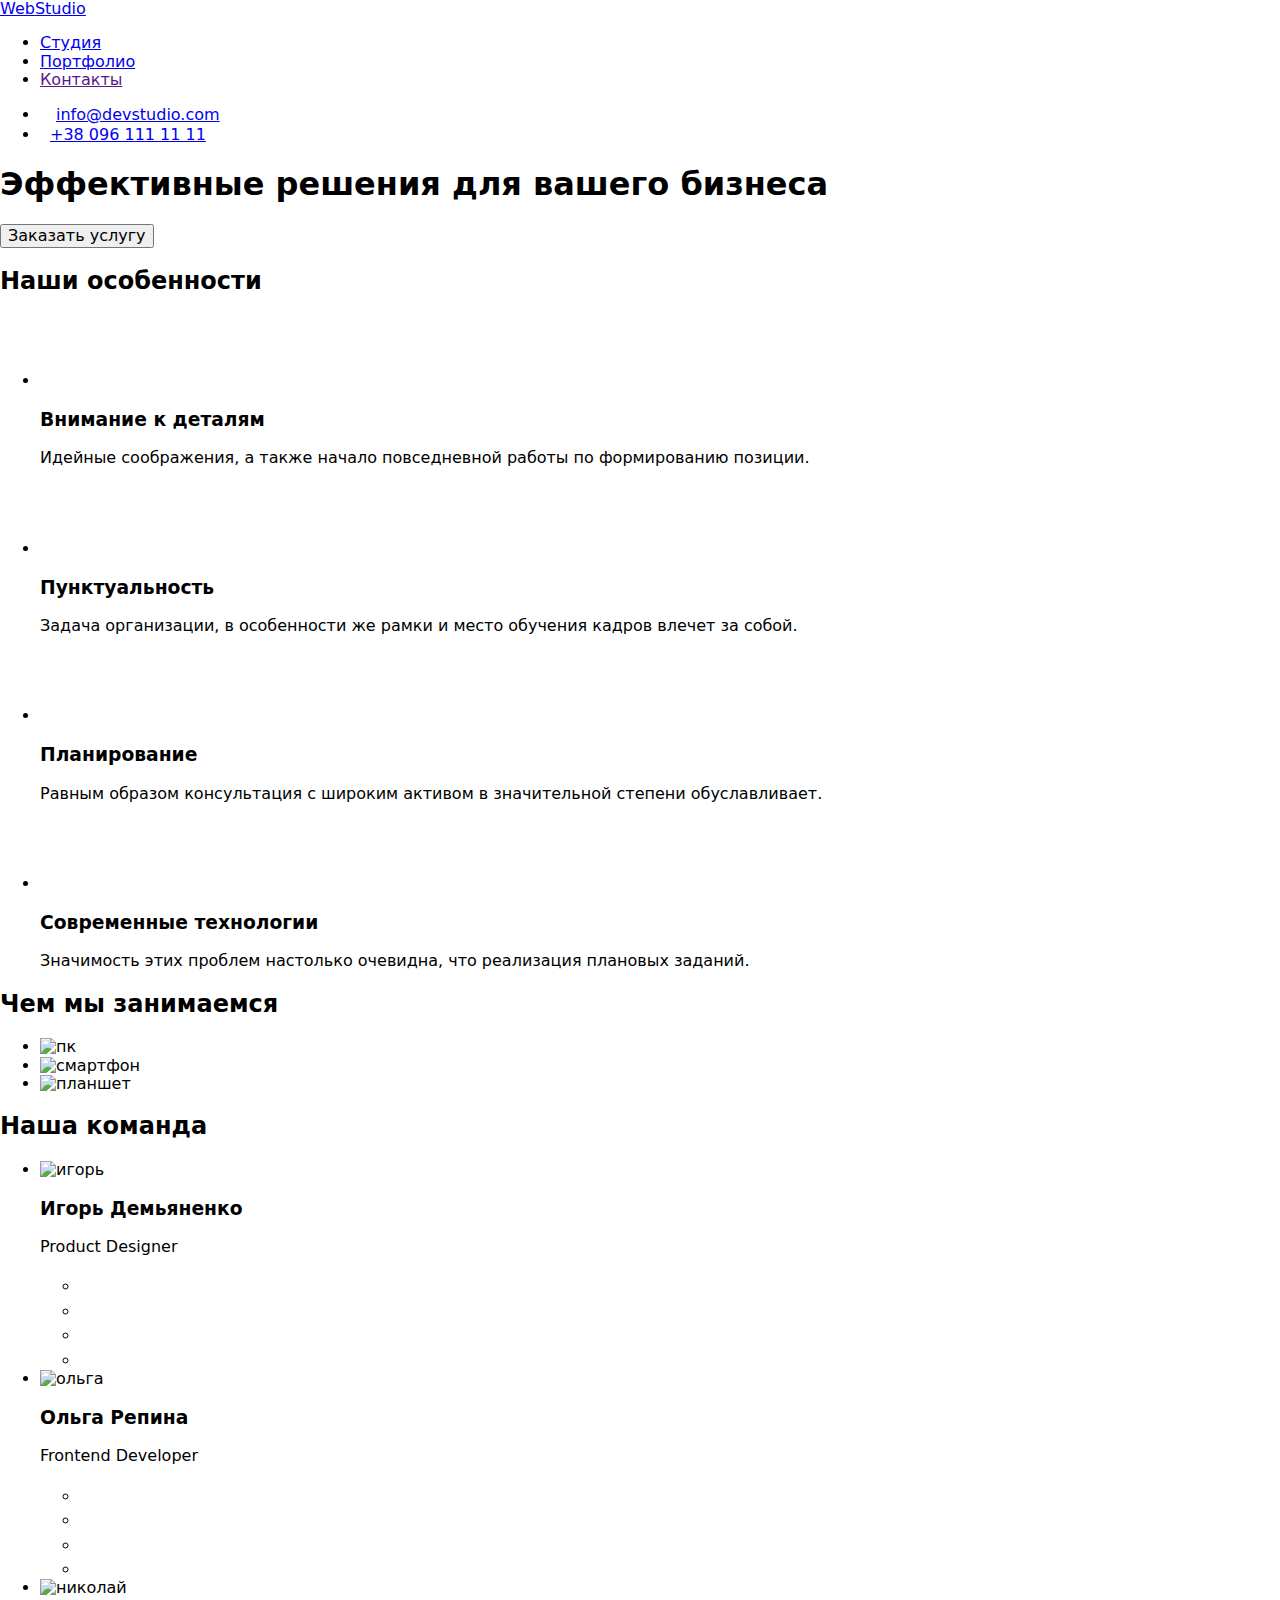
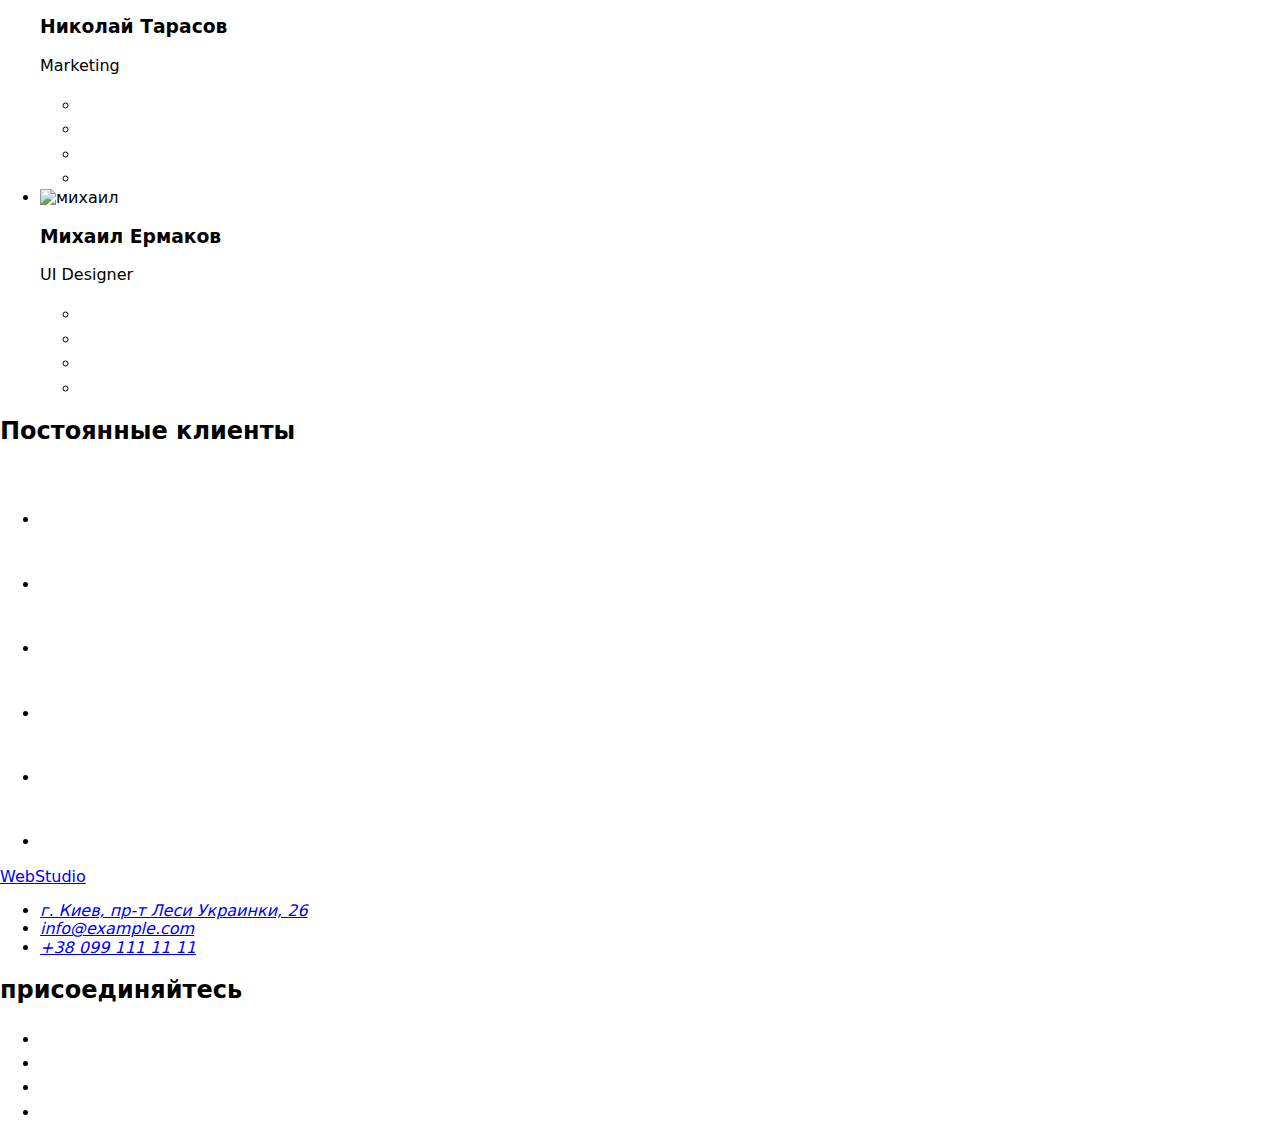
==== index.html @ b3bc84e0 "Add files via upload" ====
<!DOCTYPE html>
<html lang="ru">
  <head>
    <meta charset="UTF-8" />
    <meta http-equiv="X-UA-Compatible" content="IE=edge" />
    <meta name="viewport" content="width=device-width, initial-scale=1.0" />
    <title>WebStudio</title>
    <link rel="preconnect" href="https://fonts.googleapis.com" />
    <link rel="preconnect" href="https://fonts.gstatic.com" crossorigin />
    <link
      href="https://fonts.googleapis.com/css2?family=Raleway:wght@700&family=Roboto:wght@400;500;700&display=swap"
      rel="stylesheet"
    />
    <link
      rel="stylesheet"
      href="https://cdnjs.cloudflare.com/ajax/libs/modern-normalize/1.1.0/modern-normalize.min.css"
    />
    <link rel="stylesheet" href="./css/style.css" />
  </head>

  <body>
    <header class="main">
      <div class="container header-content">
        <nav class="nav-header">
          <a class="nav-logo link" href="./index.html"
            >Web<span class="nav-logo-header">Studio</span></a
          >
          <ul class="navigation">
            <li><a class="link current" href="./index.html">Студия</a></li>
            <li><a class="link" href="./portfolio.html">Портфолио</a></li>
            <li><a class="link" href="">Контакты</a></li>
          </ul>
        </nav>

        <ul class="contacts">
          <li class="contacts-item">
            
            <a class="contacts-link link" href="mailto:info@devstudio.com"><svg class="contacts-icon" width="16" height="12">
                  <use href="./icons/symbol-defs.svg#icon-mail-header"></use></svg>info@devstudio.com</a></li>
          <li class="contacts-item">
            
            <a class="contacts-link link" href="tel:+380961111111"><svg class="contacts-icon" width="10" height="16">
                  <use href="./icons/symbol-defs.svg#icon-tel-header"></use></svg>+38 096 111 11 11</a></li>
        </ul>
      </div>
    </header>
    <main>
      <!--Hero-->
      <section class="hero">
        <div class="container">
          <h1 class="hero-title">Эффективные решения для вашего бизнеса</h1>
          <button type="button" class="hero-button">Заказать услугу</button>
      </div>
      </section>

      <!-- Features -->
      <section class="features">
        <div class="container">
          <h2 class="section-title visually-hidden">Наши особенности</h2>
          <ul class="features-list">
            <li class="features-item">
              <div class="features-item-img">
                <svg class="features-logo" width="70" height="70">
                  <use href="./icons/symbol-defs.svg#icon-antenna">

                  </use>
                </svg>
              </div>
              <h3 class="features-subtitle">Внимание к деталям</h3>
              <p class="features-text">
                Идейные соображения, а также начало повседневной работы по формированию позиции.
              </p>
            </li>
            <li class="features-item">
              <div class="features-item-img">
                <svg class="features-logo" width="70" height="70">
                  <use href="./icons/symbol-defs.svg#icon-clock">

                  </use>
                </svg>
              </div>
              <h3 class="features-subtitle">Пунктуальность</h3>
              <p class="features-text">
                Задача организации, в особенности же рамки и место обучения кадров влечет за собой.
              </p>
            </li>
            <li class="features-item">
              <div class="features-item-img">
                <svg class="features-logo" width="70" height="70">
                  <use href="./icons/symbol-defs.svg#icon-diagram">

                  </use>
                </svg>
              </div>
              <h3 class="features-subtitle">Планирование</h3>
              <p class="features-text">
                Равным образом консультация с широким активом в значительной степени обуславливает.
              </p>
            </li>
            <li class="features-item">
              <div class="features-item-img">
                <svg class="features-logo" width="70" height="70">
                  <use href="./icons/symbol-defs.svg#icon-astronaut">

                  </use>
                </svg>
              </div>
              <h3 class="features-subtitle">Современные технологии</h3>
              <p class="features-text">
                Значимость этих проблем настолько очевидна, что реализация плановых заданий.
              </p>
            </li>
          </ul>
        </div>
      </section>

      <!-- OUR WORK -->
      <section class="our-work">
        <div class="container">
          <h2 class="section-title work-title">Чем мы занимаемся</h2>
          <ul class="work-list">
            <li><img class="work-item" src="./images/img1.jpg" alt="пк" width="370" /></li>
            <li><img class="work-item" src="./images/img2.jpg" alt="смартфон" width="370" /></li>
            <li><img class="work-item" src="./images/img3.jpg" alt="планшет" width="370" /></li>
          </ul>
        </div>
      </section>

      <!-- OUR TEAM -->
      <section class="our-team">
        <div class="container">
          <h2 class="section-title">Наша команда</h2>
          <ul class="our-team-list">
            <li class="our-team-item">
              <img class="our-team-foto" src="./images/igor.jpg" alt="игорь" width="270" />
              <div class="our-team-unit">
                <h3 class="our-team-title">Игорь Демьяненко</h3>
                <p class="our-team-profession">Product Designer</p>
              </div>
              
                <ul class="our-team-social">
                <li>
                  <a class="our-team-social-link" href="https://www.instagram.com/ukraine.ua/" target="_blank"><svg class="our-team-social-icon" width="20" height="20">
                  <use href="./icons/symbol-defs.svg#icon-instagram"></use></svg></a>
                </li>
                  <li class="our-team-social-link">
                    <a class="our-team-social-link" href="https://twitter.com/defenceu" target="_blank"><svg class="our-team-social-icon" width="20" height="20">
                  <use href="./icons/symbol-defs.svg#icon-twitter"></use></svg></a>
                </li>
                  <li class="our-team-social-link">
                    <a class="our-team-social-link" href="https://www.facebook.com/ukraine" target="_blank"><svg class="our-team-social-icon" width="20" height="20">
                  <use href="./icons/symbol-defs.svg#icon-facebook"></use></svg></a>
                </li>
                  <li class="our-team-social-link">
                    <a class="our-team-social-link" href="https://ua.linkedin.com/" target="_blank"><svg class="our-team-social-icon" width="20" height="20">
                  <use href="./icons/symbol-defs.svg#icon-linkedin"></use></svg></a>
                </li>
                  </ul>
              
            </li>
            <li class="our-team-item">
              <img class="our-team-foto" src="./images/olga.jpg" alt="ольга" width="270" />
              <div class="our-team-unit">
                <h3 class="our-team-title">Ольга Репина</h3>
                <p class="our-team-profession">Frontend Developer</p>
              </div>
              <ul class="our-team-social">
                <li>
                  <a class="our-team-social-link" href="https://www.instagram.com/ukraine.ua/" target="_blank"><svg class="our-team-social-icon" width="20" height="20">
                  <use href="./icons/symbol-defs.svg#icon-instagram"></use></svg></a>
                </li>
                  <li class="our-team-social-link">
                    <a class="our-team-social-link" href="https://twitter.com/defenceu" target="_blank"><svg class="our-team-social-icon" width="20" height="20">
                  <use href="./icons/symbol-defs.svg#icon-twitter"></use></svg></a>
                </li>
                  <li class="our-team-social-link">
                    <a class="our-team-social-link" href="https://www.facebook.com/ukraine" target="_blank"><svg class="our-team-social-icon" width="20" height="20">
                  <use href="./icons/symbol-defs.svg#icon-facebook"></use></svg></a>
                </li>
                  <li class="our-team-social-link">
                    <a class="our-team-social-link" href="https://ua.linkedin.com/" target="_blank"><svg class="our-team-social-icon" width="20" height="20">
                  <use href="./icons/symbol-defs.svg#icon-linkedin"></use></svg></a>
                </li>
                  </ul>
            </li>
            <li class="our-team-item">
              <img class="our-team-foto" src="./images/nikolay.jpg" alt="николай" width="270" />
              <div class="our-team-unit">
                <h3 class="our-team-title">Николай Тарасов</h3>
                <p class="our-team-profession">Marketing</p>
              </div>
              <ul class="our-team-social">
                <li>
                  <a class="our-team-social-link" href="https://www.instagram.com/ukraine.ua/" target="_blank"><svg class="our-team-social-icon" width="20" height="20">
                  <use href="./icons/symbol-defs.svg#icon-instagram"></use></svg></a>
                </li>
                  <li class="our-team-social-link">
                    <a class="our-team-social-link" href="https://twitter.com/defenceu" target="_blank"><svg class="our-team-social-icon" width="20" height="20">
                  <use href="./icons/symbol-defs.svg#icon-twitter"></use></svg></a>
                </li>
                  <li class="our-team-social-link">
                    <a class="our-team-social-link" href="https://www.facebook.com/ukraine" target="_blank"><svg class="our-team-social-icon" width="20" height="20">
                  <use href="./icons/symbol-defs.svg#icon-facebook"></use></svg></a>
                </li>
                  <li class="our-team-social-link">
                    <a class="our-team-social-link" href="https://ua.linkedin.com/" target="_blank"><svg class="our-team-social-icon" width="20" height="20">
                  <use href="./icons/symbol-defs.svg#icon-linkedin"></use></svg></a>
                </li>
                  </ul>
            </li>
            <li class="our-team-item">
              <img class="our-team-foto" src="./images/michail.jpg" alt="михаил" width="270" />
              <div class="our-team-unit">
                <h3 class="our-team-title">Михаил Ермаков</h3>
                <p class="our-team-profession">UI Designer</p>
              </div>
              <ul class="our-team-social">
                <li>
                  <a class="our-team-social-link" href="https://www.instagram.com/ukraine.ua/" target="_blank"><svg class="our-team-social-icon" width="20" height="20">
                  <use href="./icons/symbol-defs.svg#icon-instagram"></use></svg></a>
                </li>
                  <li class="our-team-social-link">
                    <a class="our-team-social-link" href="https://twitter.com/defenceu" target="_blank"><svg class="our-team-social-icon" width="20" height="20">
                  <use href="./icons/symbol-defs.svg#icon-twitter"></use></svg></a>
                </li>
                  <li class="our-team-social-link">
                    <a class="our-team-social-link" href="https://www.facebook.com/ukraine" target="_blank"><svg class="our-team-social-icon" width="20" height="20">
                  <use href="./icons/symbol-defs.svg#icon-facebook"></use></svg></a>
                </li>
                  <li class="our-team-social-link">
                    <a class="our-team-social-link" href="https://ua.linkedin.com/" target="_blank"><svg class="our-team-social-icon" width="20" height="20">
                  <use href="./icons/symbol-defs.svg#icon-linkedin"></use></svg></a>
                </li>
                  </ul>
            </li>
          </ul>
        </div>
      </section>
      <!-- CLIENTS -->
      <section class="clients">
        <div class="container">
          <h2 class="section-title clients-title">Постоянные клиенты</h2>
          <ul class="clients-list">
            <li class="clients-item"><a class="clients-link" href="">
              <svg class="clients-icon" width="106" height="60">
                  <use href="./icons/symbol-defs.svg#icon-yaco"></use></svg>  
            </a></li>
            <li class="clients-item"><a class="clients-link" href="">
              <svg class="clients-icon" width="106" height="60">
                  <use href="./icons/symbol-defs.svg#icon-company-tagline"></use></svg>  
            </a></li>
            <li class="clients-item"><a class="clients-link" href="">
              <svg class="clients-icon" width="106" height="60">
                  <use href="./icons/symbol-defs.svg#icon-company"></use></svg>  
            </a></li>
            <li class="clients-item"><a class="clients-link" href="">
              <svg class="clients-icon" width="106" height="60">
                  <use href="./icons/symbol-defs.svg#icon-foster"></use></svg>  
            </a></li>
            <li class="clients-item"><a class="clients-link" href="">
              <svg class="clients-icon" width="106" height="60">
                  <use href="./icons/symbol-defs.svg#icon-brand"></use></svg>  
            </a></li>
            <li class="clients-item"><a class="clients-link" href="">
              <svg class="clients-icon" width="106" height="60">
                  <use href="./icons/symbol-defs.svg#icon-tagline"></use></svg>  
            </a></li>
            
          </ul>
        </div>
      </section>
    </main>

    <!-- FOOTER -->
    <footer>
      <div class="container">
        <div class="footer-contacts">
          <a class="nav-logo link" href="./index.html"
          >Web<span class="nav-logo-footer">Studio</span></a
        >
      
      <address class="address">
        
          <ul class="address-list">
            <li>
              <a
                class="address-map link"
                href="https://goo.gl/maps/TRDaraaRVSHftQgv7"
                target="_blank"
                rel="noopener noreferrer"
                >г. Киев, пр-т Леси Украинки, 26</a
              >
            </li>
            <li>
              <a class="address-contacts link" href="mailto:info@example.com">info@example.com</a>
            </li>
            <li><a class="address-contacts link" href="tel:+380991111111">+38 099 111 11 11</a></li>
          </ul>
        </div>
          <div class="footer-links">
            <h2 class="footer-links-title">присоединяйтесь</h2>
            <ul class="footer-social">
                <li class="footer-social-list">
                  <a class="footer-social-link" href="https://www.instagram.com/ukraine.ua/" target="_blank"><svg class="footer-social-icon" width="20" height="20">
                  <use href="./icons/symbol-defs.svg#icon-instagram"></use></svg></a>
                </li>
                  <li class="footer-social-list">
                    <a class="footer-social-link" href="https://twitter.com/defenceu" target="_blank"><svg class="footer-social-icon" width="20" height="20">
                  <use href="./icons/symbol-defs.svg#icon-twitter"></use></svg></a>
                </li>
                  <li class="footer-social-list">
                    <a class="footer-social-link" href="https://www.facebook.com/ukraine" target="_blank"><svg class="footer-social-icon" width="20" height="20">
                  <use href="./icons/symbol-defs.svg#icon-facebook"></use></svg></a>
                </li>
                  <li class="footer-social-list">
                    <a class="footer-social-link" href="https://ua.linkedin.com/" target="_blank"><svg class="footer-social-icon" width="20" height="20">
                  <use href="./icons/symbol-defs.svg#icon-linkedin"></use></svg></a>
                </li>
                  </ul>
          </div>
        </div>
      </address>
    </footer>
  </body>
</html>
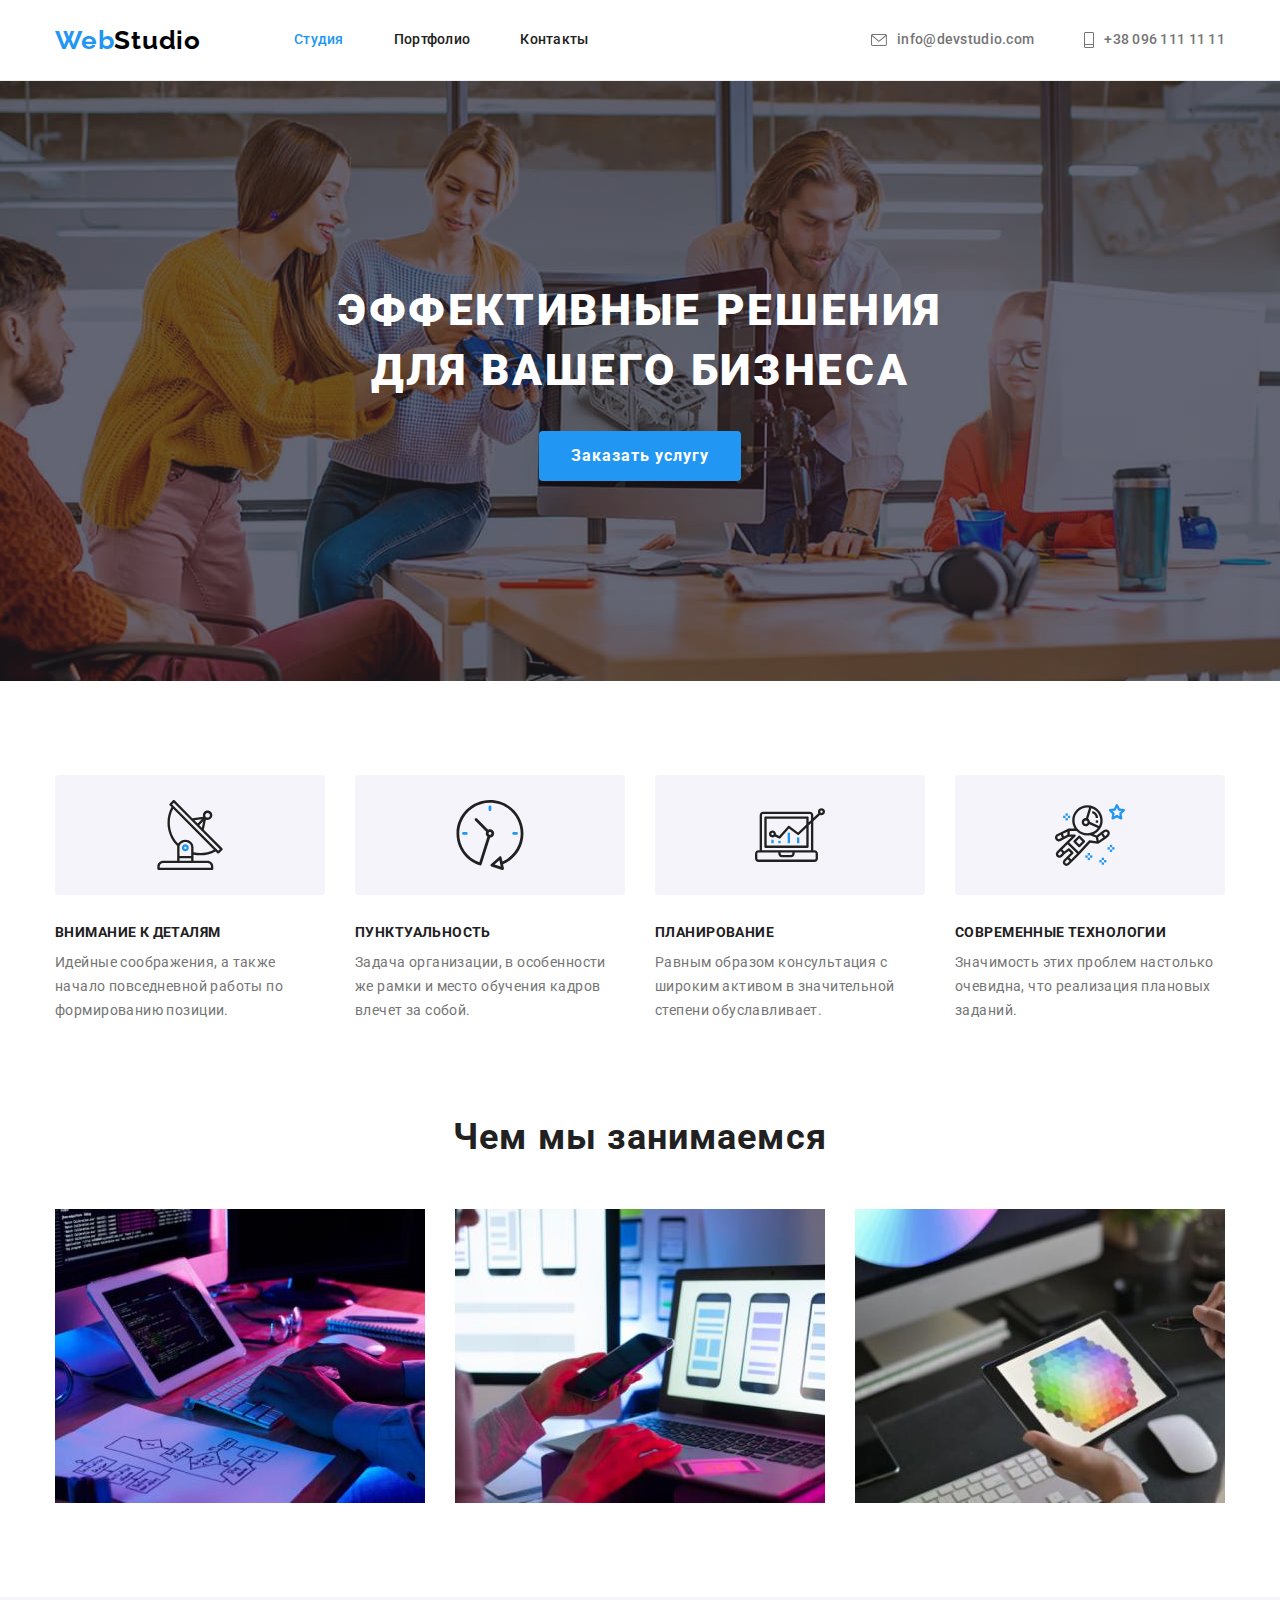
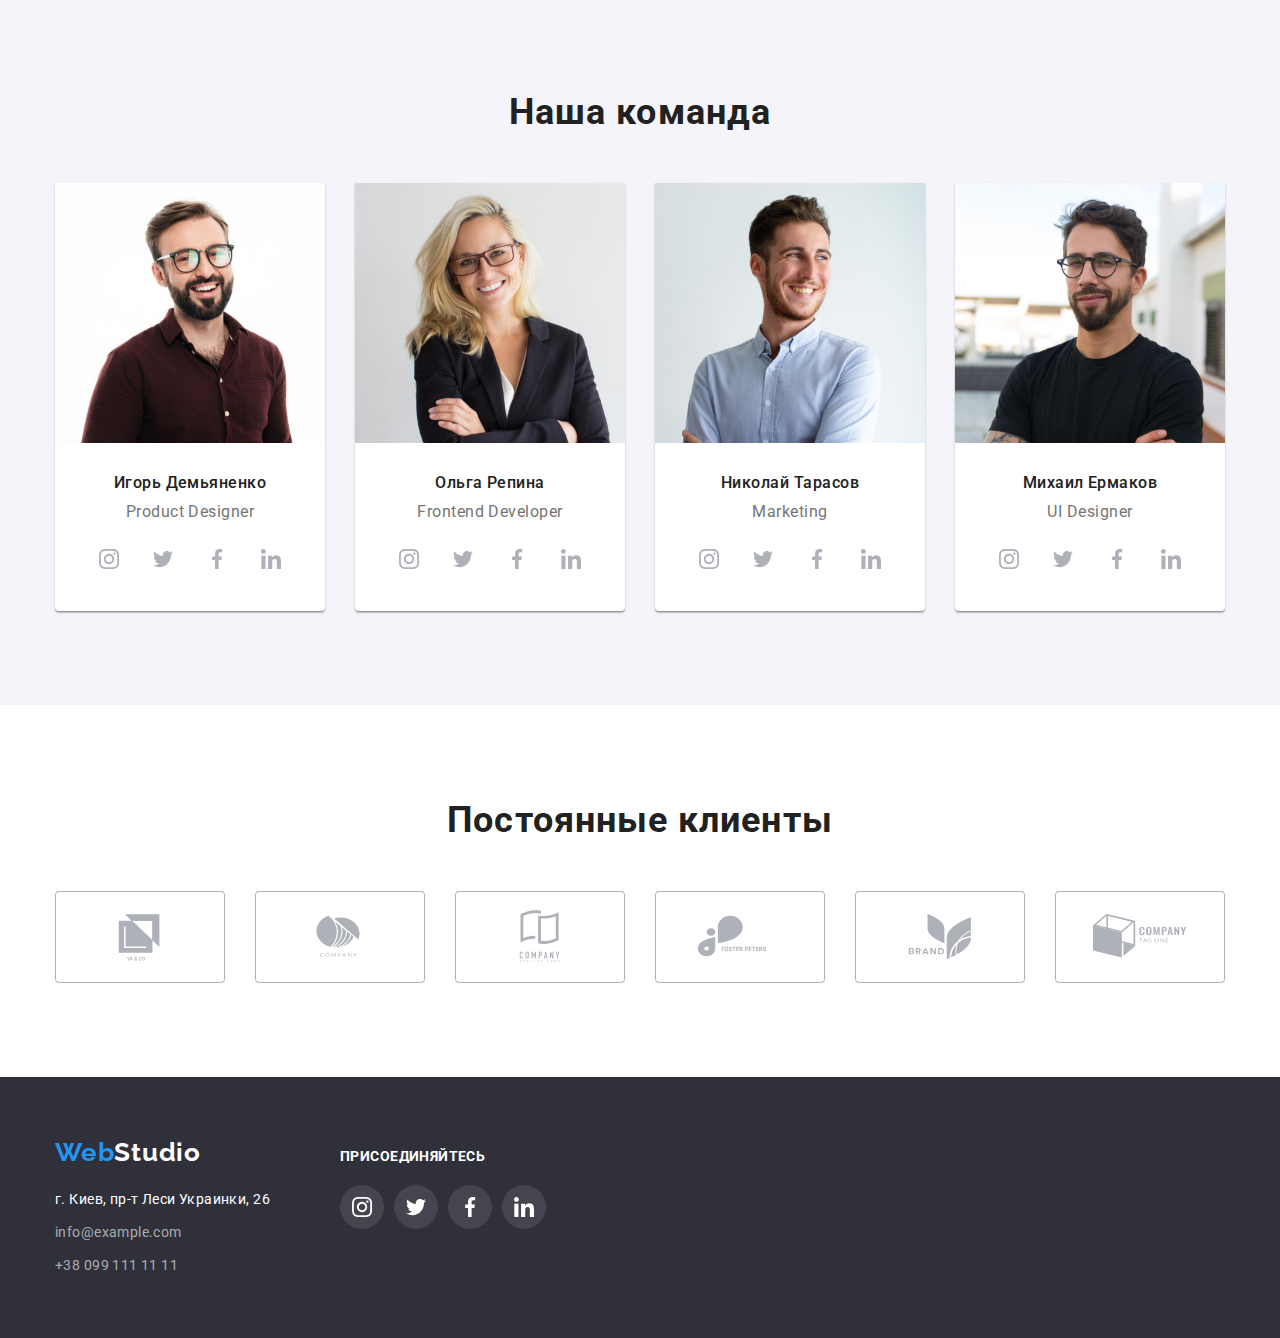
==== commit ab578cb1: "19.04" ====
--- a/index.html
+++ b/index.html
@@ -136,8 +136,6 @@
               <div class="our-team-unit">
                 <h3 class="our-team-title">Игорь Демьяненко</h3>
                 <p class="our-team-profession">Product Designer</p>
-              </div>
-              
                 <ul class="our-team-social">
                 <li>
                   <a class="our-team-social-link" href="https://www.instagram.com/ukraine.ua/" target="_blank"><svg class="our-team-social-icon" width="20" height="20">
@@ -156,6 +154,9 @@
                   <use href="./icons/symbol-defs.svg#icon-linkedin"></use></svg></a>
                 </li>
                   </ul>
+              </div>
+              
+                
               
             </li>
             <li class="our-team-item">
@@ -163,8 +164,7 @@
               <div class="our-team-unit">
                 <h3 class="our-team-title">Ольга Репина</h3>
                 <p class="our-team-profession">Frontend Developer</p>
-              </div>
-              <ul class="our-team-social">
+                <ul class="our-team-social">
                 <li>
                   <a class="our-team-social-link" href="https://www.instagram.com/ukraine.ua/" target="_blank"><svg class="our-team-social-icon" width="20" height="20">
                   <use href="./icons/symbol-defs.svg#icon-instagram"></use></svg></a>
@@ -182,14 +182,14 @@
                   <use href="./icons/symbol-defs.svg#icon-linkedin"></use></svg></a>
                 </li>
                   </ul>
+                  </div>
             </li>
             <li class="our-team-item">
               <img class="our-team-foto" src="./images/nikolay.jpg" alt="николай" width="270" />
               <div class="our-team-unit">
                 <h3 class="our-team-title">Николай Тарасов</h3>
                 <p class="our-team-profession">Marketing</p>
-              </div>
-              <ul class="our-team-social">
+                <ul class="our-team-social">
                 <li>
                   <a class="our-team-social-link" href="https://www.instagram.com/ukraine.ua/" target="_blank"><svg class="our-team-social-icon" width="20" height="20">
                   <use href="./icons/symbol-defs.svg#icon-instagram"></use></svg></a>
@@ -207,14 +207,15 @@
                   <use href="./icons/symbol-defs.svg#icon-linkedin"></use></svg></a>
                 </li>
                   </ul>
+              </div>
+              
             </li>
             <li class="our-team-item">
               <img class="our-team-foto" src="./images/michail.jpg" alt="михаил" width="270" />
               <div class="our-team-unit">
                 <h3 class="our-team-title">Михаил Ермаков</h3>
                 <p class="our-team-profession">UI Designer</p>
-              </div>
-              <ul class="our-team-social">
+                <ul class="our-team-social">
                 <li>
                   <a class="our-team-social-link" href="https://www.instagram.com/ukraine.ua/" target="_blank"><svg class="our-team-social-icon" width="20" height="20">
                   <use href="./icons/symbol-defs.svg#icon-instagram"></use></svg></a>
@@ -232,6 +233,8 @@
                   <use href="./icons/symbol-defs.svg#icon-linkedin"></use></svg></a>
                 </li>
                   </ul>
+              </div>
+              
             </li>
           </ul>
         </div>
--- a/css/style.css
+++ b/css/style.css
@@ -0,0 +1,557 @@
+:root{
+  --primary-text-color:#757575;
+  --title-text-color:#212121;
+  --accent-color:#2196F3;
+  --hero-bg-color:#2F303A;
+  --first-bg-color:#FFFFFF;
+  --second-bg-color:#F5F4FA;
+
+  --main-top-padding: 94px;
+}
+body {
+  font-family: "Roboto", sans-serif;
+  color: var(--primary-text-color);
+  margin: 0;
+}
+ul,ol,li{
+  list-style: none;
+  margin: 0;
+  padding: 0;
+}
+h1,h2,h3,h4,h5,h6,p,button{
+  margin: 0;
+  padding: 0;
+}
+img{
+  display: block;
+  max-width: 100%;
+  height: auto;
+}
+
+
+.link{
+  text-decoration: none;
+}
+
+.container{
+  width: 1200px;
+  padding-left: 15px;
+  padding-right: 15px;
+  margin-left: auto;
+  margin-right: auto;
+} 
+
+                  /* --------STUDIO----------- */
+/* Header */
+
+.main {
+  border-bottom: 1px solid #ECECEC;
+}
+
+.header-content {
+  display: flex;
+}
+
+.nav-header {
+
+  display: flex;
+  align-items: center;
+
+}
+
+.navigation {
+  display: flex;
+  margin-left: 93px;
+}
+
+.navigation .link {
+  display: block;
+  padding-top: 32px;
+  padding-bottom: 32px;
+}
+
+.navigation>li:not(:last-child) {
+  margin-right: 50px;
+}
+
+.contacts {
+  display: flex;
+  margin-left: auto;
+  align-items: center;
+
+}
+
+.contacts-item {
+  display: flex;
+
+}
+
+.contacts-icon {
+  margin-right: 10px;
+  fill: currentColor;
+}
+
+.contacts-link:hover .contacts-icon,
+.contacts-link:focus .contacts-icon {
+  fill: #2196F3;
+}
+
+.contacts>li:not(:last-child) {
+  margin-right: 50px;
+}
+
+.contacts-link {
+  display: flex;
+  align-items: center;
+}
+
+.nav-logo {
+  font-family: "Raleway";
+  font-style: normal;
+  font-weight: 700;
+  font-size: 26px;
+  line-height: 1.19;
+  letter-spacing: 0.03em;
+  color: var(--accent-color);
+}
+
+.nav-logo-header {
+  color: #000000;
+}
+
+.navigation .link {
+  color: var(--title-text-color);
+  font-style: normal;
+  font-weight: 500;
+  font-size: 14px;
+  line-height: 1.14;
+  letter-spacing: 0.02em;
+}
+
+.navigation .link:hover,
+.navigation .link:focus {
+  color: var(--accent-color);
+}
+
+.navigation .link.current {
+  color: var(--accent-color);
+}
+
+.contacts .link {
+  color: var(--primary-text-color);
+  font-style: normal;
+  font-weight: 500;
+  font-size: 14px;
+  line-height: 1.14;
+  letter-spacing: 0.02em;
+}
+
+.link:hover,
+.link:focus {
+  color: var(--accent-color);
+}
+
+
+/* Hero */
+.hero{
+  background-color: var(--hero-bg-color);
+  padding-bottom: 200px;
+  padding-top: 200px;
+  max-width: 1600px;
+  margin-left: auto;
+  margin-right: auto;
+  background-image: linear-gradient(rgba(47, 48, 58, 0.4), rgba(47, 48, 58, 0.4)),
+  url(../images/bg-img.jpg);
+  background-repeat: no-repeat;
+  background-size: cover;
+  background-position: center;
+}
+.hero-title{
+  font-style: normal;
+  font-weight: 900;
+  font-size: 44px;
+  line-height: 1.36;
+  text-align: center;
+  
+  letter-spacing: 0.06em;
+  text-transform: uppercase;
+  color: #FFFFFF;
+  
+  width: 696px;
+  margin: 0 auto;
+  
+}
+.hero-button{
+  cursor: pointer;
+  font-family: inherit;
+  font-style: normal;
+  font-weight: 700;
+  font-size: 16px;
+  line-height: 1.88;
+  display: flex;
+  align-items: center;
+  text-align: center;
+  letter-spacing: 0.06em;
+  color: #FFFFFF;
+  background: #2196F3;
+  box-shadow: 0px 4px 4px rgba(0, 0, 0, 0.15);
+  border-radius: 4px;
+  border: none;
+
+  margin-top: 30px;
+  margin-left: auto;
+  margin-right: auto;
+  padding: 10px 32px;
+  
+}
+.hero-button:after,
+.hero-button:hover{
+  background: #188CE8;
+}
+
+/* SECTION */
+
+.section-title{
+  font-weight: 700;
+  font-size: 36px;
+  line-height: 1.17;
+  text-align: center;
+  letter-spacing: 0.03em;
+  color: var(--title-text-color);
+
+  margin-bottom: 50px;
+}
+
+/* Features */
+.features{
+  color: var(--first-bg-color);
+  background-color: var(--first-bg-color);
+  padding-top: var(--main-top-padding);
+}
+.visually-hidden {
+  position: absolute;
+  white-space: nowrap;
+  width: 1px;
+  height: 1px;
+  overflow: hidden;
+  border: 0;
+  padding: 0;
+  clip: rect(0 0 0 0);
+  clip-path: inset(50%);
+  margin: -1px;
+}
+.features-list{
+  display: flex;
+  justify-content: space-between;
+}
+.features-item{
+  width: calc((100% - 90px) / 4)
+}
+
+.features-item-img{
+  background: #F5F4FA;
+  border-radius: 4px;
+  margin-bottom: 30px;
+  display: flex;
+  height: 120px;
+  justify-content: center;
+  align-items: center;
+}
+.features-subtitle{
+  font-size: 14px;
+  line-height: 1.14;
+  letter-spacing: 0.03em;
+  text-transform: uppercase;
+  color: var(--title-text-color);
+  margin-bottom: 10px;
+}
+
+.features-text{
+  font-weight: 400;
+  font-size: 14px;
+  line-height: 1.71;
+  letter-spacing: 0.03em;
+  color: var(--primary-text-color)
+}
+
+/* OUR WORK */
+.our-work{
+  color: var(--first-bg-color);
+  padding-top: var(--main-top-padding);
+  padding-bottom: var(--main-top-padding);
+}
+
+.work-list {
+  display: flex;
+  justify-content: center;
+  
+}
+
+.work-list > li:not(:last-child) {
+  margin-right: 30px;
+}
+
+
+
+/* OUR TEAM */
+.our-team {
+  background: var(--second-bg-color);
+  padding-bottom: var(--main-top-padding);
+  padding-top: var(--main-top-padding);
+}
+
+.our-team-title{
+  font-weight: 500;
+  font-size: 16px;
+  line-height: 1.19;
+  text-align: center;
+  letter-spacing: 0.03em;
+  color: var(--title-text-color);
+}
+.our-team-list{
+  display: flex;
+}
+.our-team-list > li:not(:last-child){
+  margin-right: 30px;
+}
+.our-team-item{
+  background: #FFFFFF;
+  box-shadow: 0px 1px 3px rgba(0, 0, 0, 0.12),
+  0px 1px 1px rgba(0, 0, 0, 0.14),
+  0px 2px 1px rgba(0, 0, 0, 0.2);
+  border-radius: 0px 0px 4px 4px;
+}
+.our-team-unit{
+  padding-top: 30px;
+  padding-bottom: 30px;
+}
+.our-team-profession{
+  font-size: 16px;
+  line-height: 1.19;
+  text-align: center;
+  letter-spacing: 0.03em;
+  color: var(--primary-text-color);
+  margin-top: 10px;
+  margin-bottom: 16px;
+}
+.our-team-social{
+  display: flex;
+  padding-left: 32px;
+  padding-right: 32px;
+  justify-content: space-between;
+}
+.our-team-social-link{
+  display: inline-flex;
+  width: 44px;
+  height: 44px;
+  background-color: var(--first-bg-color);
+  border-radius: 50%;
+  align-items: center;
+  justify-content: center;
+  color: #afb1b8;
+}
+.our-team-social-icon{
+  fill: currentColor;
+}
+.our-team-social-link:hover{
+  background-color: var(--accent-color);
+  color: var(--first-bg-color);
+}
+
+/* CLIENTS */
+
+.clients{
+  
+  padding-top: var(--main-top-padding);
+  padding-bottom: var(--main-top-padding);
+}
+.clients-list{
+  display: flex;
+}
+.clients-item:not(:last-child){
+  margin-right: 30px;
+}
+.clients-link{
+  display: inline-flex;
+  width: 170px;
+  height: 92px;
+  justify-content: center;
+  align-items: center;
+  border: 1px solid #AFB1B8;
+  box-sizing: border-box;
+  border-radius: 4px;
+  color: #AFB1B8;
+}
+.clients-icon{
+  fill: currentColor;
+}
+.clients-link:hover,
+.clients-link:focus{
+  color: var(--accent-color);
+  border-color: var(--accent-color);
+}
+/* FOOTER */
+.nav-logo-footer{
+  color: #FFFFFF;
+}
+footer{
+  background-color: var(--hero-bg-color);
+  padding-top: 60px;
+  padding-bottom: 60px;
+}
+footer .container{
+  display: flex;
+  align-items: baseline;
+}
+.footer-links{
+  margin-left: 70px;
+}
+.footer-links-title{
+  font-size: 14px;
+  line-height: 1.14;
+  letter-spacing: 0.03em;
+  text-transform: uppercase;
+  
+  color: var(--first-bg-color);
+  /* padding-top: 12px; */
+  margin-bottom: 20px; 
+}
+.footer-social{
+  display: flex;
+  
+}
+.address{
+  margin-top: 20px;
+}
+.address-list > li:not(:last-child){
+  margin-bottom: 9px;
+}
+.address-map{
+  font-style: normal;
+  font-size: 14px;
+  line-height: 1.71;
+  letter-spacing: 0.03em;
+  color: #FFFFFF;
+}
+.address-contacts{
+font-style: normal;
+font-size: 14px;
+line-height: 1.71;
+letter-spacing: 0.03em;
+color: rgba(255, 255, 255, 0.6);  
+}
+.footer-social-link{
+  display: inline-flex;
+  width: 44px;
+  height: 44px;
+  background: rgba(255, 255, 255, 0.1);
+  border-radius: 50%;
+  align-items: center;
+  justify-content: center;
+  fill: var(--first-bg-color);
+}
+.footer-social-list + .footer-social-list{
+  margin-left: 10px;
+}
+.footer-social-link:hover,
+.footer-social-link:focus{
+  background: var(--accent-color);
+}
+/* -------------PORTFOLIO--------------- */
+
+/* HEADER */
+.portfolio{
+  border-bottom: 1px solid #ECECEC;
+}
+
+/* MAIN */
+.menu{
+  color: var(--first-bg-color);
+  padding-bottom: var(--main-top-padding);
+  padding-top: var(--main-top-padding);
+}
+.menu-list{
+  display: flex;
+  justify-content: center;
+  margin-bottom: 50px;
+}
+
+.menu-list-item:not(:last-child){
+  margin-right: 8px;
+}
+.menu-btn{
+  cursor: pointer;
+  font-family: 'Roboto';
+  font-weight: 500;
+  font-size: 16px;
+  line-height: 1.62;
+  text-align: center;
+  letter-spacing: 0.03em;
+  color: var(--title-text-color);
+  background: #F5F4FA;
+  border-radius: 4px;
+  border: none;
+
+  
+  padding: 6px 22px;
+}
+.menu-btn:hover{
+  color: #ffffff;
+  background: #2196F3;
+  box-shadow: 0px 3px 1px rgba(0, 0, 0, 0.1),
+  0px 1px 2px rgba(0, 0, 0, 0.08),
+  0px 2px 2px rgba(0, 0, 0, 0.12);
+}
+.menu-btn.current{
+  color: #ffffff;  
+  background: #2196F3;
+  box-shadow: 0px 3px 1px rgba(0, 0, 0, 0.1),
+  0px 1px 2px rgba(0, 0, 0, 0.08),
+  0px 2px 2px rgba(0, 0, 0, 0.12);  
+}
+.portfolio-list{
+  display: inline-flex;
+  flex-wrap: wrap;
+
+}
+.portfolio-item{
+  background: #FFFFFF;
+  margin-right: 30px;
+  margin-bottom: 30px;
+}
+.portfolio-link{
+  display: block;
+}
+.portfolio-link:hover,
+.portfolio-link:focus{
+box-shadow: 0px 1px 1px rgba(0, 0, 0, 0.12),
+0px 4px 4px rgba(0, 0, 0, 0.06),
+1px 4px 6px rgba(0, 0, 0, 0.16);
+}
+.portfolio-item:nth-child(3n){
+  margin-right: 0;
+
+}
+.portfolio-item:nth-last-child(-n + 3){
+  margin-bottom: 0;
+}
+.portfolio-stack{
+  padding: 20px 24px;
+  border-bottom: 1px solid #EEEEEE;
+  border-right: 1px solid #EEEEEE;
+  border-left: 1px solid #EEEEEE;
+}
+.portfolio-title{
+  font-size: 18px;
+  line-height: 2.0;
+  letter-spacing: 0.06em;
+  color: var(--title-text-color);
+
+  margin-bottom: 4px;
+}
+.portfolio-text{
+  font-size: 16px;
+  line-height: 1.88;
+  letter-spacing: 0.03em;
+  color: var(--primary-text-color);
+}